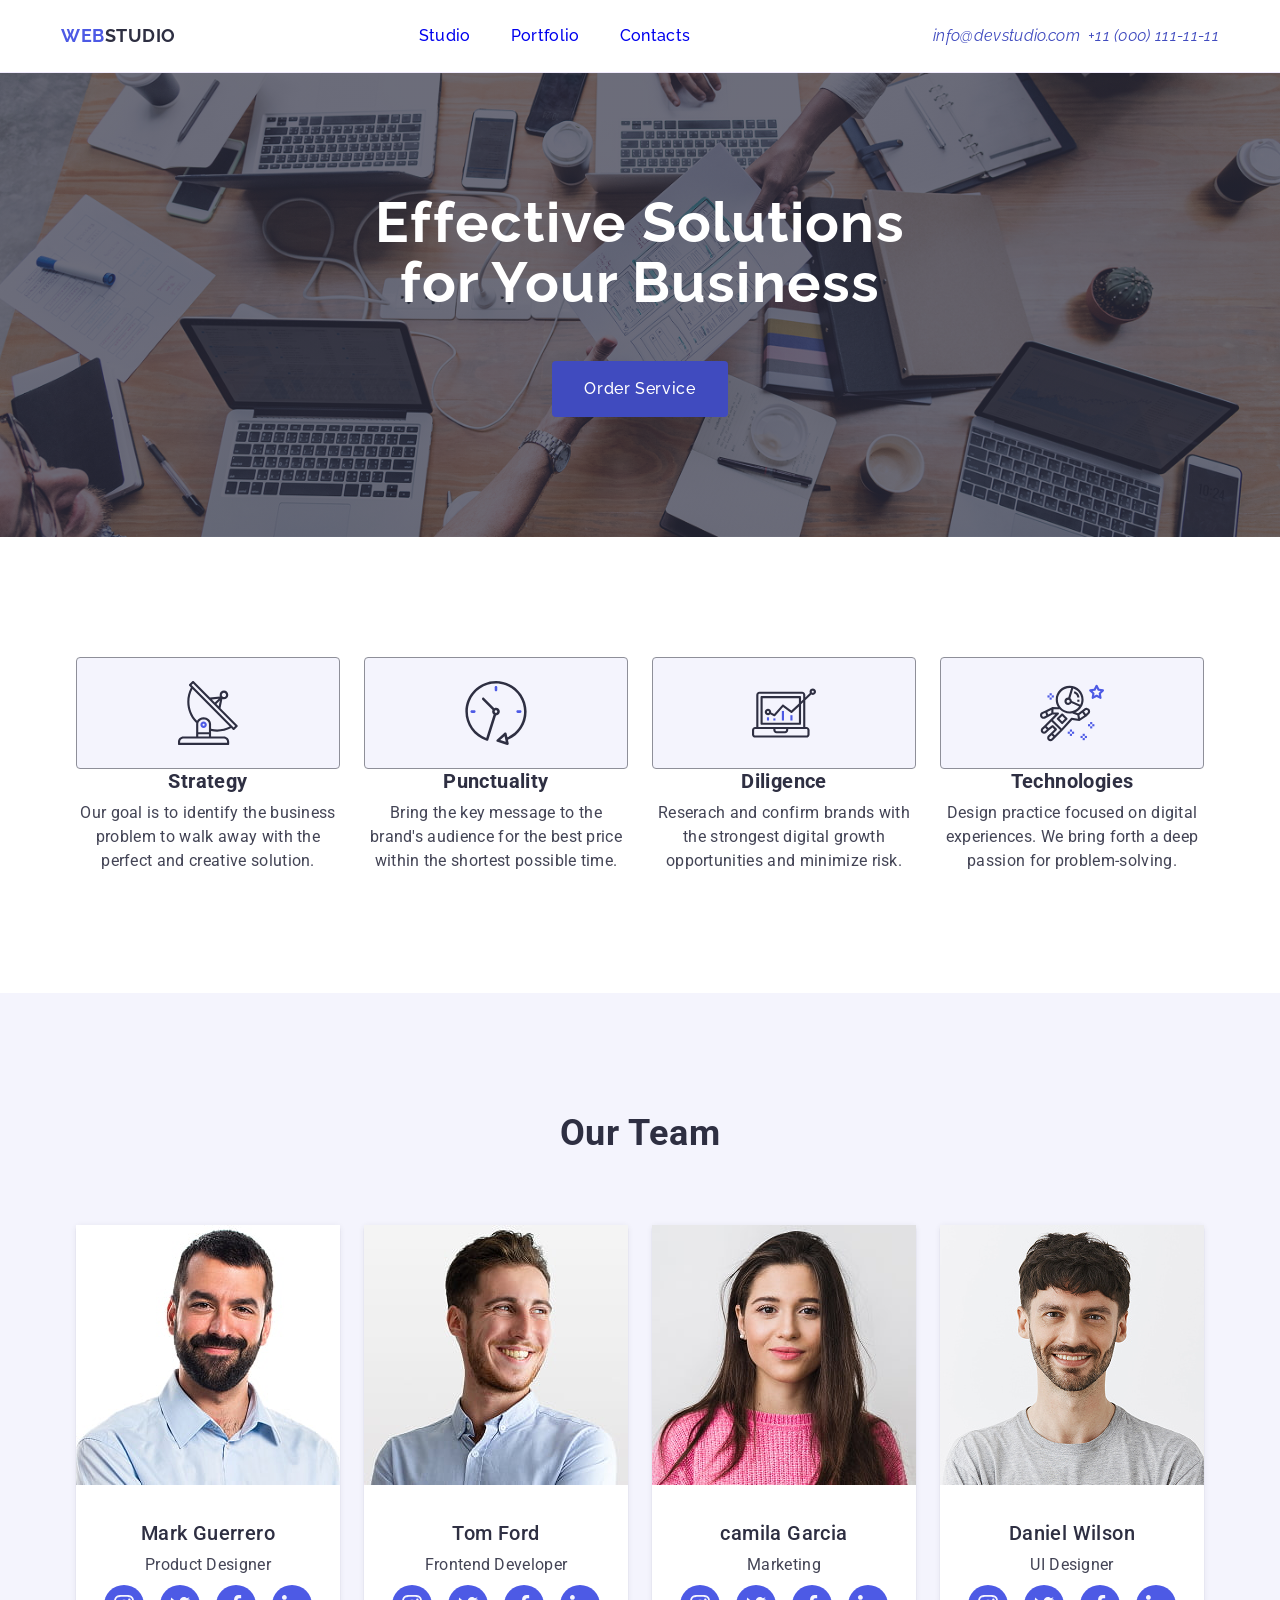
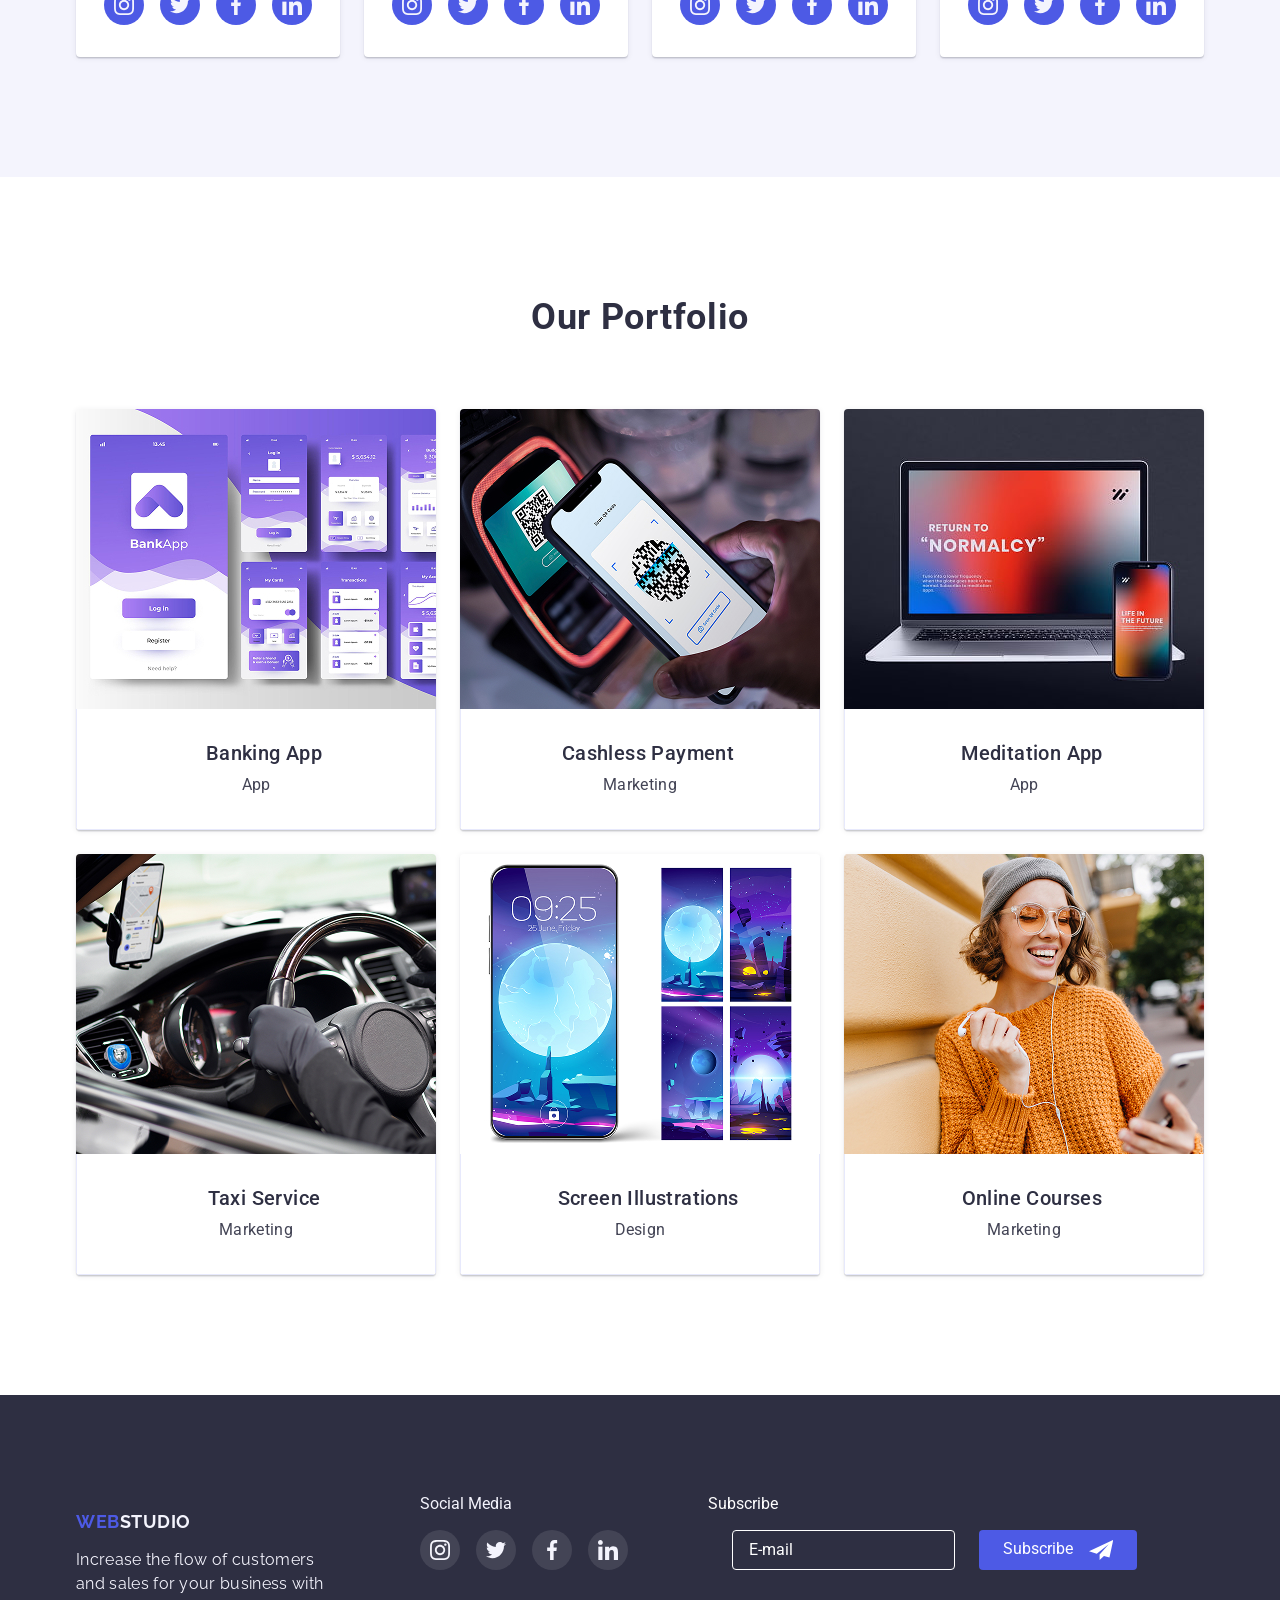
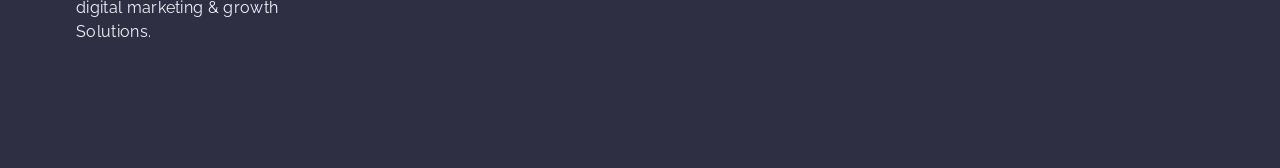
==== index.html @ 0d92476d "odev gonderımı" ====
<!DOCTYPE html>
<html lang="en">
  <head>
    <meta charset="UTF-8" />
    <meta name="viewport" content="width=device-width, initial-scale=1.0" />
    <title>Webstudio</title>
    <link rel="preconnect" href="https://fonts.googleapis.com" />
    <link rel="preconnect" href="https://fonts.gstatic.com" crossorigin />
    <link
      href="https://fonts.googleapis.com/css2?family=Meow+Script&family=Oswald:wght@200..700&family=Poppins:ital,wght@0,100;0,200;0,300;0,400;0,500;0,600;0,700;0,800;0,900;1,100;1,200;1,300;1,400;1,500;1,600;1,700;1,800;1,900&family=Raleway:ital,wght@0,100..900;1,100..900&family=Roboto:ital,wght@0,100..900;1,100..900&family=Tangerine:wght@400;700&display=swap"
      rel="stylesheet"
    />
    <link
      rel="stylesheet"
      href="https://cdnjs.cloudflare.com/ajax/libs/modern-normalize/3.0.1/modern-normalize.min.css"
    />
    <link rel="stylesheet" href="css/styles.css" />
  </head>
  <body>
    <header class="page-header">
      <div class="container">
        <a href="#" class="logo">
          <span class="web">web</span><span class="studio">studio</span>
        </a>
        <nav class="navbar">
          <ul>
            <li><a href="studio">Studio</a></li>
            <li><a href="portfolio">Portfolio</a></li>
            <li><a href="contacts">Contacts</a></li>
          </ul>
        </nav>
        <address class="address">
          <a href="mailto:info@devstudio.com">info@devstudio.com</a>
          <a href="tel:+110001111111">+11 (000) 111-11-11</a>
        </address>
      </div>
    </header>
    <main>
      <section class="section section1">
        <div class="container">
          <h1 class="main-title">
            Effective Solutions <br />for Your Business
          </h1>
          <button class="button">Order Service</button>
        </div>
      </section>
      <section class="section section2">
        <div class="container">
          <ul>
            <li>
              <div class="icon-div">
                <svg class="icon icon-antennasvg">
                  <use xlink:href="./images/icons.svg#icon-antennasvg"></use>
                </svg>
              </div>
              <h3 class="header3">Strategy</h3>
              <p>
                Our goal is to identify the business problem to walk away with
                the perfect and creative solution.
              </p>
            </li>
            <li>
              <div class="icon-div">
                <svg class="icon icon-clocksvg">
                  <use xlink:href="./images/icons.svg#icon-clocksvg"></use>
                </svg>
              </div>
              <h3 class="header3">Punctuality</h3>
              <p>
                Bring the key message to the brand's audience for the best price
                within the shortest possible time.
              </p>
            </li>
            <li>
              <div class="icon-div">
                <svg class="icon icon-diyagramsvg">
                  <use xlink:href="./images/icons.svg#icon-diyagramsvg"></use>
                </svg>
              </div>
              <h3 class="header3">Diligence</h3>
              <p>
                Reserach and confirm brands with the strongest digital growth
                opportunities and minimize risk.
              </p>
            </li>
            <li>
              <div class="icon-div">
                <svg class="icon icon-astronautsvg">
                  <use xlink:href="./images/icons.svg#icon-astronautsvg"></use>
                </svg>
              </div>
              <h3 class="header3">Technologies</h3>
              <p>
                Design practice focused on digital experiences. We bring forth a
                deep passion for problem-solving.
              </p>
            </li>
          </ul>
        </div>
      </section>
      <section class="section section3">
        <div class="container">
          <h2 class="header2">Our Team</h2>
          <ul>
            <li>
              <img src="images/img3.jpg" alt="Mark Guerrero" />
              <h3>Mark Guerrero</h3>
              <p>Product Designer</p>
              <div class="sosyal-medya">
                <a href="#"
                  ><svg class="icon icon-instagramsvg">
                    <use
                      xlink:href="./images/icons.svg#icon-instagramsvg"
                    ></use>
                  </svg>
                </a>
                <a href="#">
                  <svg class="icon icon-twittersvg">
                    <use xlink:href="./images/icons.svg#icon-twittersvg"></use>
                  </svg>
                </a>
                <a href="#">
                  <svg class="icon icon-facebooksvg">
                    <use xlink:href="./images/icons.svg#icon-facebooksvg"></use>
                  </svg>
                </a>
                <a href="#">
                  <svg class="icon icon-linkedinsvg">
                    <use xlink:href="./images/icons.svg#icon-linkedinsvg"></use>
                  </svg>
                </a>
              </div>
            </li>
            <li>
              <img src="images/img2.jpg" alt="Tom Ford" />
              <h3>Tom Ford</h3>
              <p>Frontend Developer</p>
              <div class="sosyal-medya">
                <a href="#"
                  ><svg class="icon icon-instagramsvg">
                    <use
                      xlink:href="./images/icons.svg#icon-instagramsvg"
                    ></use>
                  </svg>
                </a>
                <a href="#">
                  <svg class="icon icon-twittersvg">
                    <use xlink:href="./images/icons.svg#icon-twittersvg"></use>
                  </svg>
                </a>
                <a href="#">
                  <svg class="icon icon-facebooksvg">
                    <use xlink:href="./images/icons.svg#icon-facebooksvg"></use>
                  </svg>
                </a>
                <a href="#">
                  <svg class="icon icon-linkedinsvg">
                    <use xlink:href="./images/icons.svg#icon-linkedinsvg"></use>
                  </svg>
                </a>
              </div>
            </li>
            <li>
              <img src="images/img1.jpg" alt="Camila Garcia" />
              <h3>camila Garcia</h3>
              <p>Marketing</p>
              <div class="sosyal-medya">
                <a href="#"
                  ><svg class="icon icon-instagramsvg">
                    <use
                      xlink:href="./images/icons.svg#icon-instagramsvg"
                    ></use>
                  </svg>
                </a>
                <a href="#">
                  <svg class="icon icon-twittersvg">
                    <use xlink:href="./images/icons.svg#icon-twittersvg"></use>
                  </svg>
                </a>
                <a href="#">
                  <svg class="icon icon-facebooksvg">
                    <use xlink:href="./images/icons.svg#icon-facebooksvg"></use>
                  </svg>
                </a>
                <a href="#">
                  <svg class="icon icon-linkedinsvg">
                    <use xlink:href="./images/icons.svg#icon-linkedinsvg"></use>
                  </svg>
                </a>
              </div>
            </li>
            <li>
              <img src="images/img4.jpg" alt="Daniel Wilson" />
              <h3>Daniel Wilson</h3>
              <p>UI Designer</p>
              <div class="sosyal-medya">
                <a href="#"
                  ><svg class="icon icon-instagramsvg">
                    <use
                      xlink:href="./images/icons.svg#icon-instagramsvg"
                    ></use>
                  </svg>
                </a>
                <a href="#">
                  <svg class="icon icon-twittersvg">
                    <use xlink:href="./images/icons.svg#icon-twittersvg"></use>
                  </svg>
                </a>
                <a href="#">
                  <svg class="icon icon-facebooksvg">
                    <use xlink:href="./images/icons.svg#icon-facebooksvg"></use>
                  </svg>
                </a>
                <a href="#">
                  <svg class="icon icon-linkedinsvg">
                    <use xlink:href="./images/icons.svg#icon-linkedinsvg"></use>
                  </svg>
                </a>
              </div>
            </li>
          </ul>
        </div>
      </section>
      <section class="section section4">
        <div class="container">
          <h2>Our Portfolio</h2>
          <ul>
            <li>
              <div class="img-container">
                <img src="images/img5.jpg" alt="Banking App" />
                <div class="overlay">
                  <p>
                    14 Stylish and User-Friendly App Design Concepts · Task
                    Manager App · Calorie Tracker App · Exotic Fruit Ecommerce
                    App · Cloud Storage App
                  </p>
                </div>
              </div>

              <div class="card-content">
                <h3>Banking App</h3>
                <p>App</p>
              </div>
            </li>
            <li>
              <div class="img-container">
                <img src="images/img6.jpg" alt="Cashless Payment" />
                <div class="overlay">
                  <p>
                    14 Stylish and User-Friendly App Design Concepts · Task
                    Manager App · Calorie Tracker App · Exotic Fruit Ecommerce
                    App · Cloud Storage App
                  </p>
                </div>
              </div>

              <div class="card-content">
                <h3>Cashless Payment</h3>
                <p>Marketing</p>
              </div>
            </li>
            <li>
              <div class="img-container">
                <img src="images/img7.jpg" alt="Meditation App" />
                <div class="overlay">
                  <p>
                    14 Stylish and User-Friendly App Design Concepts · Task
                    Manager App · Calorie Tracker App · Exotic Fruit Ecommerce
                    App · Cloud Storage App
                  </p>
                </div>
              </div>

              <div class="card-content">
                <h3>Meditation App</h3>
                <p>App</p>
              </div>
            </li>
            <li>
              <div class="img-container">
                <img src="images/img10.jpg" alt="Taxi Service" />
                <div class="overlay">
                  <p>
                    14 Stylish and User-Friendly App Design Concepts · Task
                    Manager App · Calorie Tracker App · Exotic Fruit Ecommerce
                    App · Cloud Storage App
                  </p>
                </div>
              </div>

              <div class="card-content">
                <h3>Taxi Service</h3>
                <p>Marketing</p>
              </div>
            </li>
            <li>
              <div class="img-container">
                <img src="images/img9.jpg" alt="Screen Illustrations" />
                <div class="overlay">
                  <p>
                    14 Stylish and User-Friendly App Design Concepts · Task
                    Manager App · Calorie Tracker App · Exotic Fruit Ecommerce
                    App · Cloud Storage App
                  </p>
                </div>
              </div>

              <div class="card-content">
                <h3>Screen Illustrations</h3>
                <p>Design</p>
              </div>
            </li>
            <li>
              <div class="img-container">
                <img src="images/img8.jpg" alt="Online Courses" />
                <div class="overlay">
                  <p>
                    14 Stylish and User-Friendly App Design Concepts · Task
                    Manager App · Calorie Tracker App · Exotic Fruit Ecommerce
                    App · Cloud Storage App
                  </p>
                </div>
              </div>

              <div class="card-content">
                <h3>Online Courses</h3>
                <p>Marketing</p>
              </div>
            </li>
          </ul>
        </div>
      </section>
    </main>

    <div class="backdrop">
      <div class="modal">
        <p class="modal-title">Leave your contacts and we will call you back</p>
        <form class="modal-form">
          <div class="form-field">
            <label for="user-name">Name</label>
            <div class="input-wrapper">
              <input type="text" id="user-name" name="user-name" />
              <svg class="icon icon-namesvg">
                <use xlink:href="./images/icons.svg#icon-namesvg"></use>
              </svg>
            </div>
          </div>
          <div class="form-field">
            <label for="user-phone">Phone</label>
            <div class="input-wrapper">
              <input type="tel" id="user-phone" name="user-phone" />
              <svg class="icon icon-phonesvg">
                <use xlink:href="./images/icons.svg#icon-phonesvg"></use>
              </svg>
            </div>
          </div>
          <div class="form-field">
            <label for="user-email">Email</label>
            <div class="input-wrapper">
              <input
                type="email"
                id="user-email"
                name="user-email"
                placeholder="E-mail"
              />
              <svg class="icon icon-emailsvg">
                <use xlink:href="./images/icons.svg#icon-emailsvg"></use>
              </svg>
            </div>
          </div>
          <div class="form-field">
            <label for="user-comment">Comment</label>
            <textarea
              name="user-comment"
              id="user-comment"
              placeholder="Text input"
            ></textarea>
          </div>
          <label for="#" class="checkbox-field">
            <input type="checkbox" name="agreement" />
            I accept the terms and conditions
          </label>
          <button type="submit" class="modal-submit">Send</button>
        </form>
      </div>
    </div>

    <footer class="the-end">
      <div class="container">
        <div class="footer-left">
          <a href="#" class="logo">
            <span class="web">Web</span><span class="studio">Studio</span>
          </a>
          <p>
            Increase the flow of customers and sales for your business with
            digital marketing & growth Solutions.
          </p>
        </div>
        <div class="footer-social">
          <p>Social Media</p>
          <div class="footer-icons">
            <a href="#">
              <svg class="icon icon-instagramsvg">
                <use xlink:href="./images/icons.svg#icon-instagramsvg"></use>
              </svg>
            </a>
            <a href="#">
              <svg class="icon icon-twittersvg">
                <use xlink:href="./images/icons.svg#icon-twittersvg"></use>
              </svg>
            </a>
            <a href="#">
              <svg class="icon icon-facebooksvg">
                <use xlink:href="./images/icons.svg#icon-facebooksvg"></use>
              </svg>
            </a>
            <a href="#">
              <svg class="icon icon-linkedinsvg">
                <use xlink:href="./images/icons.svg#icon-linkedinsvg"></use>
              </svg>
            </a>
          </div>
        </div>
        <div class="footer-subscribe">
          <p class="footer-title">Subscribe</p>
          <form class="subscribe-form">
            <label for="footer-email" class="visually-hidden"></label>
            <input
              type="email"
              id="footer-email"
              name="footer-email"
              placeholder="E-mail"
            />
            <button type="submit" class="subscribe-btn">
              Subscribe
              <svg class="icon icon-subscribesvg">
                <use xlink:href="./images/icons.svg#icon-subscribesvg"></use>
              </svg>
            </button>
          </form>
        </div>
      </div>
    </footer>
  </body>
</html>
---- css/styles.css ----
body {
  font-family: "Roboto", sans-serif;
  color: #4a4a4a;
}

/*line-height özelliği bir çarpan olarak belirtilmiştir.*/
.web {
  font-family: "Raleway", sans-serif;
  font-weight: 700;
  font-size: 18px;
  line-height: 1.167;
  letter-spacing: 0.54px;
  color: #4d5ae5;
}

.studio {
  font-family: "Raleway", sans-serif;
  font-weight: 700;
  font-size: 18px;
  line-height: 1.167;
  letter-spacing: 0.54px;
  color: #2e2f42;
}

h1,
h2,
h3,
h4,
h5,
h6,
p,
ul {
  margin: 0;
  padding: 0;
}
.container {
  width: 1158px;
  margin: 0 auto;
  padding: 0 15px;
}
.page-header {
  border-bottom: 1px solid #efe9fc;
}

.page-header .container {
  display: flex;
  justify-content: space-between;
  align-items: center;
  padding: 24px 0;
}

.logo {
  text-decoration: none;
  text-transform: uppercase;
}
.navbar ul li a {
  text-decoration: none;
}
.navbar ul {
  display: flex;
  gap: 40px;
}
.navbar ul li a:hover {
  color: #2e2f42;
}
.navbar ul li {
  font-family: "Raleway", sans-serif;
  font-weight: 500;
  font-size: 16px;
  line-height: 1.5;
  letter-spacing: 0.32px;
  color: #404bbf;
  list-style: none;
  text-decoration: none;
  display: flex;
  gap: 40px;
}
.address {
  display: flex;

  gap: 8px;
}
.address a {
  font-family: "Raleway", sans-serif;
  font-size: 16px;
  line-height: 1.5;
  letter-spacing: 0.32px;
  color: #404bbf;
  text-decoration: none;
}
.address a:hover {
  color: #434455;
}
.main-title {
  margin: 0 auto 48px;
  font-family: "Raleway", sans-serif;
  font-weight: 700;
  font-size: 56px;
  line-height: 1.071;
  letter-spacing: 1.12px;
  color: #ffffff;
  text-align: center;
}
.button {
  cursor: pointer;
  font-family: "Raleway", sans-serif;
  font-weight: 500;
  font-size: 16px;
  line-height: 1.5;
  letter-spacing: 0.64px;
  color: #ffffff;
  background-color: #404bbf;
  border: none;
  padding: 16px 32px;
  border-radius: 4px;
}
.button :hover {
  color: #4d5ae5;
}

.backdrop {
  position: fixed;
  inset: 0;
  background: rgba(46, 47, 66, 0.4);
  opacity: 0;
  pointer-events: none;
  transition: opacity 250ms cubic-bezier(0.4, 0, 0.2, 1);
}

.backdrop.is-open {
  opacity: 1;
  pointer-events: auto;
}

.modal {
  position: absolute;
  top: 50%;
  left: 50%;
  width: 408px;
  padding: 72px 24px 24px;
  background: #ffffff;
  border-radius: 4px;
  transform: translate(-50%, -50%) scale(0.9);
  transition: transform 250ms cubic-bezier(0.4, 0, 0.2, 1);
}

.backdrop.is-open .modal {
  transform: translate(-50%, -50%) scale(1);
}

.modal-close {
  position: absolute;
  top: 24px;
  right: 24px;
  width: 24px;
  height: 24px;
  border-radius: 50%;
  background: #e7e9fc;
  border: 1px solid rgba(0, 0, 0, 0.1);
  cursor: pointer;
  transition: background-color 250ms cubic-bezier(0.4, 0, 0.2, 1);
}

.modal-close:hover {
  background-color: #404bbf;
}

.modal-title {
  text-align: center;
  font-weight: 500;
  margin-bottom: 16px;
}

.form-field {
  margin-bottom: 8px;
}

.form-field label {
  font-size: 12px;
  color: #8e8f99;
}

.input-wrapper {
  position: relative;
}

.input-wrapper input,
textarea {
  width: 100%;
  padding: 8px 16px 8px 38px;
  border: 1px solid rgba(46, 47, 66, 0.4);
  border-radius: 4px;
  transition: border-color 250ms cubic-bezier(0.4, 0, 0.2, 1);
}

.input-wrapper input:focus,
textarea:focus {
  border-color: #4d5ae5;
  outline: none;
}

.form-icon {
  position: absolute;
  left: 16px;
  top: 50%;
  transform: translateY(-50%);
}

.checkbox-field input {
  position: absolute;
  opacity: 0;
}

.custom-checkbox {
  width: 16px;
  height: 16px;
  border: 1px solid #2e2f42;
  display: inline-flex;
  align-items: center;
  justify-content: center;
}

.checkbox-field input:checked + .custom-checkbox {
  background: #4d5ae5;
}

.modal-submit {
  display: block;
  margin: 0 auto;
  padding: 16px 32px;
  background: #4d5ae5;
  color: #ffffff;
  border: none;
  border-radius: 4px;
}

.section {
  padding-top: 120px;
  padding-bottom: 120px;
}

.section1 {
  background-image: linear-gradient(
      rgba(46, 47, 66, 0.7),
      rgba(46, 47, 66, 0.7)
    ),
    url(../images/people-office1.jpg);
  background-size: cover;
  background-position: center;
  padding: 120px 0;
  text-align: center;
  color: #ffffff;
}

.section1 .main-title {
  font-size: 56px;
  margin-bottom: 48px;
}
.header3 {
  font-size: 20px;
  line-height: 1.2;
  letter-spacing: 0.4px;
  color: #2e2f42;
  margin-bottom: 8px;
}

.section2 div svg {
  width: 64px;
  height: 64px;
}

.icon-div {
  border: 1px solid #8e8f99;
  display: flex;
  width: 264px;
  height: 112px;
  border-radius: 4px;
  background-color: #f4f4fd;
  justify-content: center;
  align-items: center;
  gap: 24px;
}

.section2 ul li {
  list-style: none;
  text-align: center;
}
.section2 ul {
  display: flex;
  gap: 24px;
}

.section2 li {
  width: calc((100%-72px) / 4);
}
.section2 p {
  font-size: 16px;
  line-height: 1.5;
  letter-spacing: 0.32px;
  color: #434455;
}

.header2 {
  font-weight: 700;
  font-size: 36px;
  line-height: 1.111;
  letter-spacing: 0.72px;
  text-align: center;
  color: #2e2f42;
  margin-bottom: 72px;
}
.section3 ul li {
  list-style: none;
  background-color: #ffffff;
  border-radius: 4px;
  padding-bottom: 32px;
  box-shadow: 0px 1px 6px rgba(46, 47, 66, 0.08),
    0px 1px 1px rgba(46, 47, 66, 0.16), 0px 2px 1px rgba(46, 47, 66, 0.08);
}
.section3 ul {
  display: flex;
  gap: 24px;
  justify-content: center;
}
.section3 li {
  border-radius: 4px;
  padding-bottom: 32px;
  box-shadow: 0px 1px 6px rgba(46, 47, 66, 0.88);
}
.section3 ul li img {
  width: 264px;
  height: 260px;
  margin-bottom: 32px;
}

.section3 ul li h3 {
  font-weight: 500;
  font-size: 20px;
  line-height: 1.2;
  letter-spacing: 0.4px;
  text-align: center;
  color: #2e2f42;
  margin-bottom: 8px;
}
.section3 ul li p {
  font-size: 16px;
  line-height: 1.5;
  letter-spacing: 0.32px;
  text-align: center;
  color: #434455;
}

.sosyal-medya {
  display: flex;
  gap: 24px;
  justify-content: center;
  gap: 16px;
  margin-top: 8px;
}

.sosyal-medya a {
  width: 40px;
  height: 40px;
  background-color: #4d5ae5;
  display: flex;
  align-items: center;
  justify-content: center;
  border-radius: 50%;
}
.sosyal-medya a svg {
  width: 20px;
  height: 20px;
  fill: #ffffff;
}
.section3 {
  text-align: center;
  background-color: #f4f4fd;
}

.section4 h2 {
  font-weight: 700;
  font-size: 36px;
  line-height: 1.111;
  letter-spacing: 0.72px;
  text-align: center;
  color: #2e2f42;
  text-align: center;
  margin-bottom: 72px;
}

.section4 ul li {
  list-style: none;
  text-align: center;
}
.section4 ul {
  display: flex;
  flex-wrap: wrap;
  gap: 24px;
  margin: 0;
  padding: 0;
  justify-content: center;
}
.section4 li {
  flex: 1 1 calc((100%-48px) / 3);
  overflow: hidden;
  border-radius: 4px;
  transition: transform 0.3s ease;

  box-sizing: border-box;
  position: relative;
  box-shadow: 0px 1px 6px rgba(46, 47, 66, 0.08),
    0px 1px 1px rgba(46, 47, 66, 0.16), 0px 2px 1px rgba(46, 47, 66, 0.08);
}

.section4 .overlay {
  position: absolute;
  top: 0;
  left: 0;
  width: 100%;
  height: 100%;
  background: rgba(77, 90, 229, 0.7);
  color: #ffffff;
  display: flex;
  justify-content: center;
  align-items: center;
  padding: 40px 32px;
  text-align: left;
  font-size: 16px;
  line-height: 1.5;
  letter-spacing: 0.32;
  opacity: 0;
  transform: translateY(100%);
  transition: all 0.3s ease;
}

.section4 li:hover .overlay {
  opacity: 1;
  transform: translateY(0);
}

.card-content h3,
.card-content p {
  margin: 0;
  position: relative;
}

.section4 li:hover {
  transform: translateY(-4px);
}

.img-container img {
  display: block;
  width: 100%;
  height: auto;
  transition: transform 0.3s ease;
}

.img-container {
  position: relative;
  overflow: hidden;
}

.img-container .overlay {
  position: absolute;
  top: 0;
  left: 0;
  width: 100%;
  height: 100%;
  background-color: rgba(0, 123, 255, 0.4);
  opacity: 1;
  transition: opacity 0.3s ease;
}

.img-container:hover .overlay {
  opacity: 1;
}
.section4 li:hover img {
  transform: scale(1.05);
}

.section4 .card-content {
  border: 1px solid #e7e9fc;
  border-top: none;
  padding: 32px;
}

.section4 ul li h3 {
  font-weight: 500;
  font-size: 20px;
  line-height: 1.2;
  letter-spacing: 0.4px;
  color: #2e2f42;
  margin-bottom: 8px;
  margin-left: 16px;
}

.section4 ul li p {
  font-size: 16px;
  line-height: 1.5;
  letter-spacing: 0.32px;
  color: #434455;
  margin: 0;
}

.the-end {
  width: 100%;
  background-color: #2e2f42;
  padding: 100px 0;

  color: #ffffff;
}

.the-end .container {
  display: flex;
  gap: 80px;
  align-items: flex-start;
}

.footer-left {
  width: 264px;
}

.footer-left a .studio {
  font-family: "Raleway", sans-serif;
  font-weight: 700;
  font-size: 18px;
  line-height: 1.167;
  letter-spacing: 0.54px;
  color: #f4f4fd;
  text-transform: uppercase;
  display: inline-block;
  margin: 16px 0;
}

.footer-left p {
  font-family: "Raleway", sans-serif;
  font-size: 16px;
  line-height: 1.5;
  letter-spacing: 0.32px;
  color: #f4f4fd;
  max-width: 264px;
  margin-bottom: 24px;
}

.footer-social {
  width: 208px;
  height: 40px;
  display: flex;
  flex-direction: column;
  gap: 16px;
}

.footer-social p {
  margin: 0;
  font-size: 16px;
  color: #f4f4fd;
}

.footer-icons {
  display: flex;
  gap: 16px;
}

.footer-icons a {
  width: 40px;
  height: 40px;
  background-color: rgba(255, 255, 255, 0.1);
  border-radius: 50%;
  display: flex;
  justify-content: center;
  align-items: center;
  transition: background-color 0.3s ease;
}

.footer-icons a:hover {
  background-color: #4d5ae5;
}

.footer-icons svg {
  width: 20px;
  height: 20px;
  fill: #f4f4fd;
}

.subscribe-form {
  display: flex;
  gap: 24px;
}

.subscribe-form input {
  width: 264px;
  height: 40px;
  padding-left: 16px;
  background: transparent;
  border: 1px solid rgba(255, 255, 255, 1);
  border-radius: 4px;
  color: #ffffff;
}

.subscribe-form input::placeholder {
  color: #ffffff;
}

.subscribe-form input:focus {
  outline: none;
  border-color: #4d5ae5;
}

.subscribe-btn {
  display: flex;
  align-items: center;
  gap: 16px;
  padding: 0 24px;
  height: 40px;
  background: #4d5ae5;
  color: #ffffff;
  border: none;
  border-radius: 4px;
  cursor: pointer;
  transition: background-color 250ms cubic-bezier(0.4, 0, 0.2, 1);
}

.subscribe-btn:hover,
.subscribe-btn:focus {
  background-color: #404bbf;
}

.icon-subscribesvg {
  width: 24px;
  height: 24px;
}

.footer-subscribe {
  width: 208px;
  height: 40px;
  display: flex;
  flex-direction: column;
  gap: 16px;
}
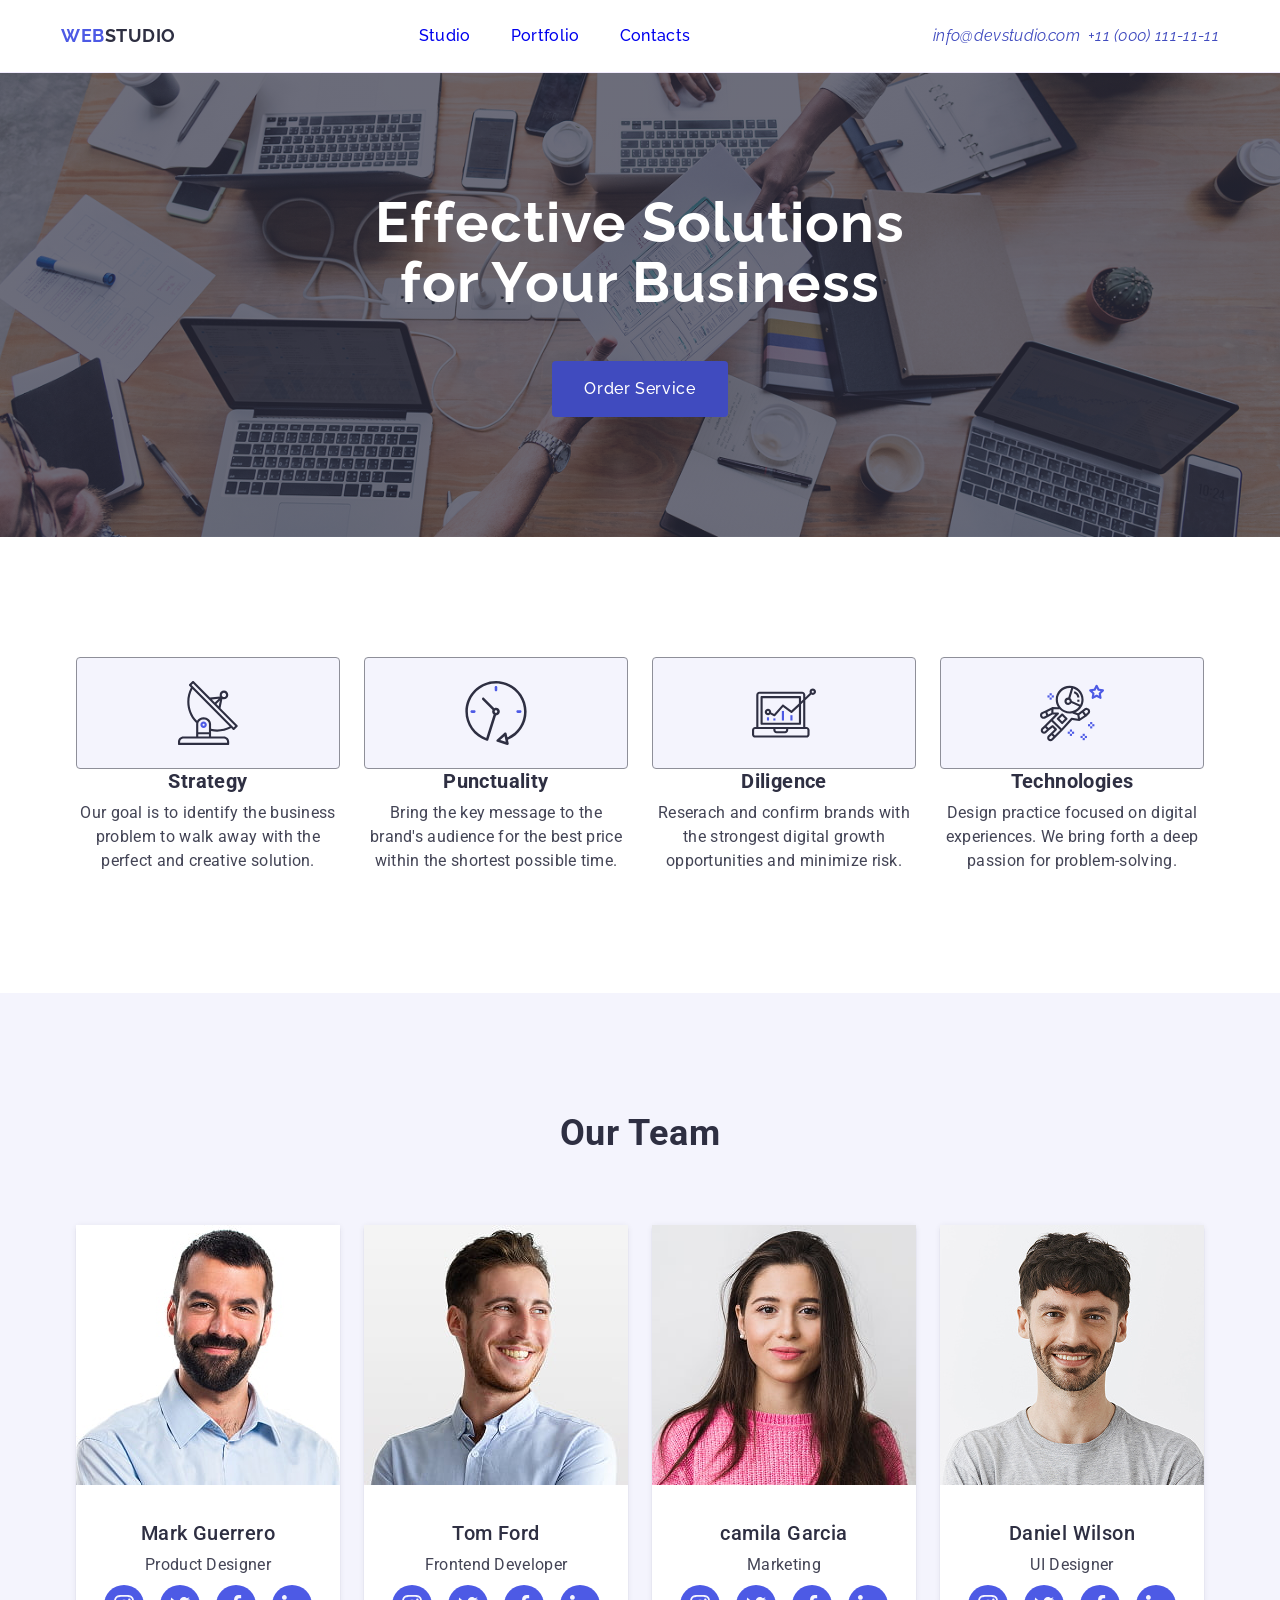
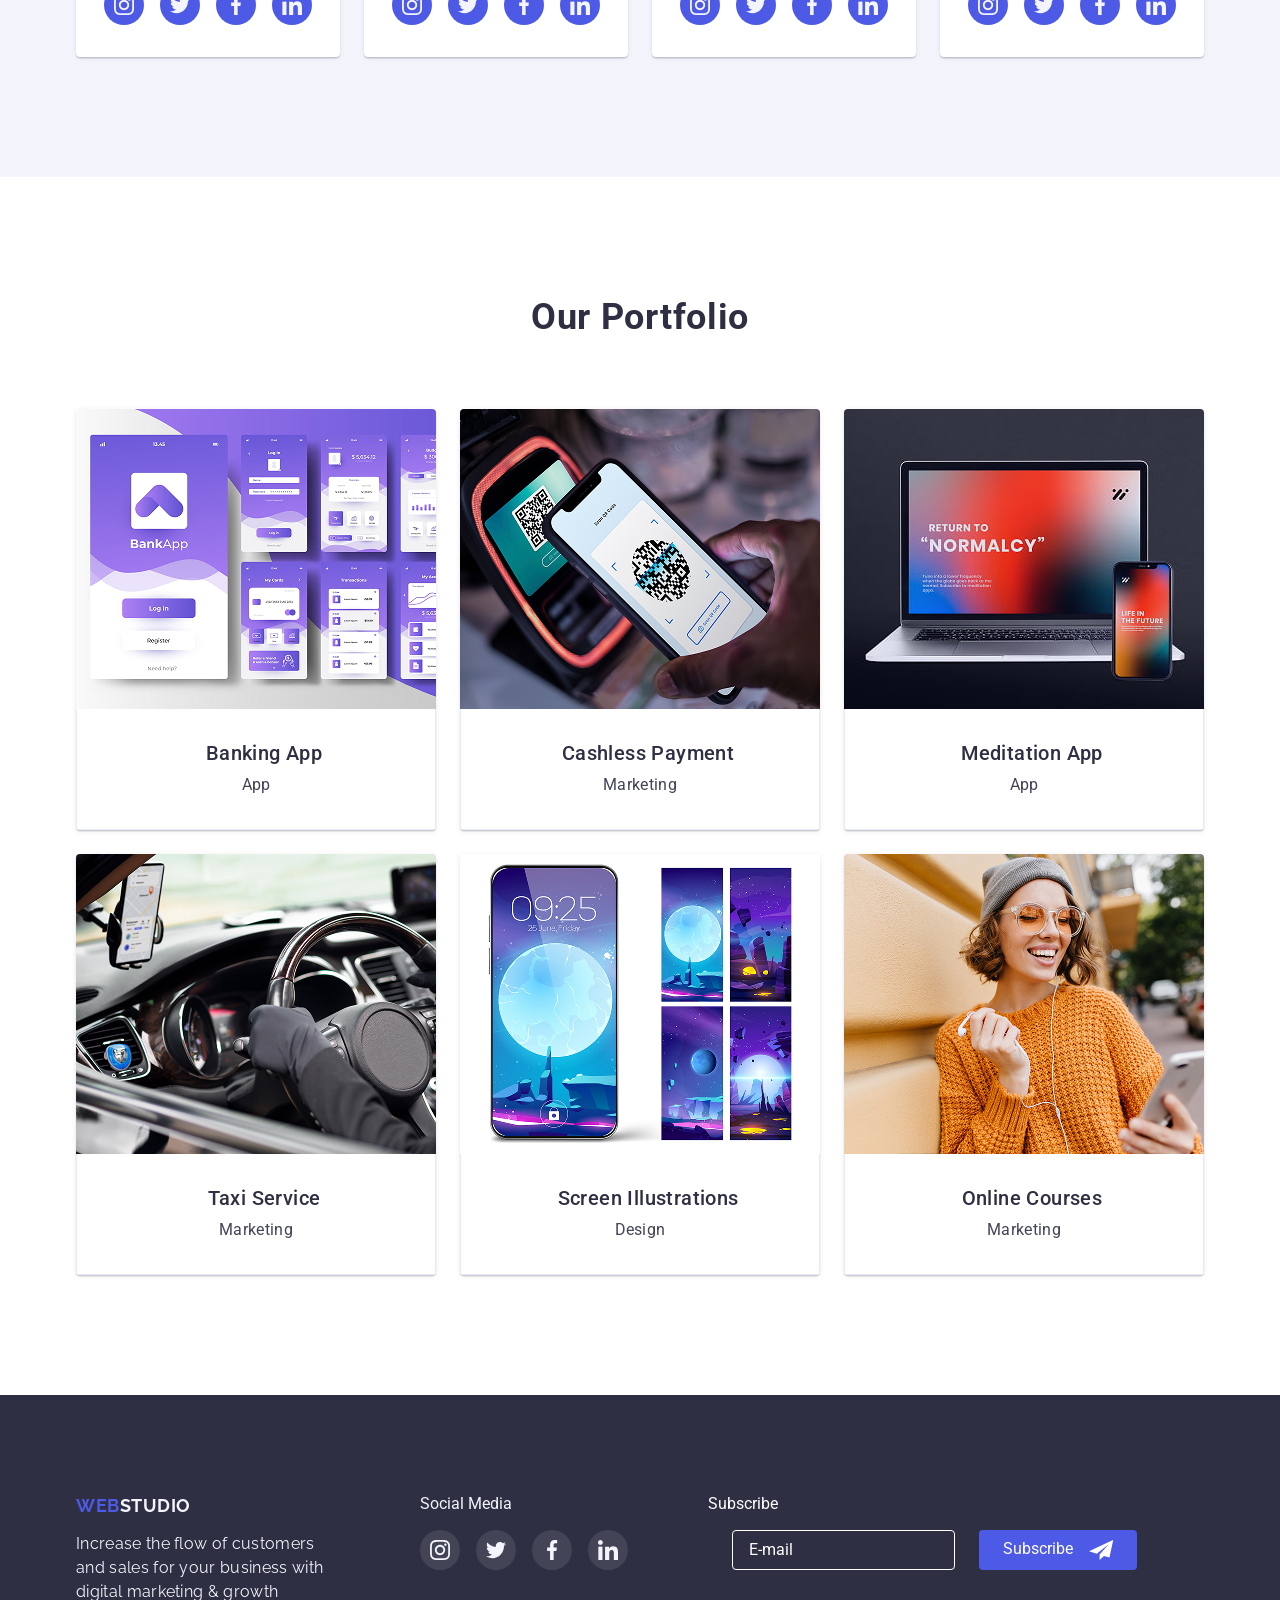
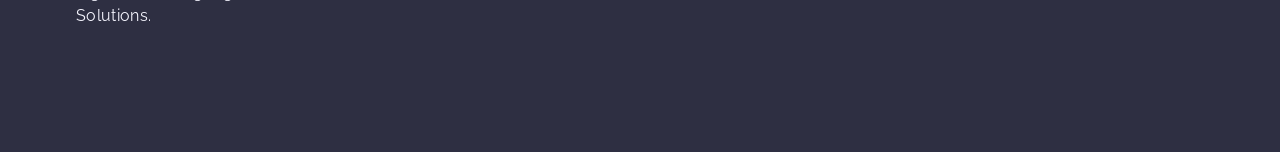
==== commit 45adfbf2: "odev gonderımı" ====
--- a/index.html
+++ b/index.html
@@ -334,6 +334,11 @@
 
     <div class="backdrop">
       <div class="modal">
+        <button class="modal-close" type="button">
+          <svg class="icon icon-closesvg" width="8" height="8">
+            <use xlink:href="symbol-defs.svg#icon-closesvg"></use>
+          </svg>
+        </button>
         <p class="modal-title">Leave your contacts and we will call you back</p>
         <form class="modal-form">
           <div class="form-field">
@@ -378,6 +383,11 @@
           </div>
           <label for="#" class="checkbox-field">
             <input type="checkbox" name="agreement" />
+            <span class="custom-checkbox">
+              <svg class="icon icon-Checkbox">
+                <use xlink:href="symbol-defs.svg#icon-Checkbox"></use>
+              </svg>
+            </span>
             I accept the terms and conditions
           </label>
           <button type="submit" class="modal-submit">Send</button>
--- a/css/styles.css
+++ b/css/styles.css
@@ -133,15 +133,7 @@
 }
 
 .modal {
-  position: absolute;
-  top: 50%;
-  left: 50%;
-  width: 408px;
-  padding: 72px 24px 24px;
-  background: #ffffff;
-  border-radius: 4px;
-  transform: translate(-50%, -50%) scale(0.9);
-  transition: transform 250ms cubic-bezier(0.4, 0, 0.2, 1);
+  position: relative;
 }
 
 .backdrop.is-open .modal {
@@ -158,6 +150,9 @@
   background: #e7e9fc;
   border: 1px solid rgba(0, 0, 0, 0.1);
   cursor: pointer;
+  display: flex;
+  align-items: center;
+  justify-content: center;
   transition: background-color 250ms cubic-bezier(0.4, 0, 0.2, 1);
 }
 
@@ -183,7 +178,18 @@
 .input-wrapper {
   position: relative;
 }
-
+.input-wrapper input {
+  padding-left: 38px;
+}
+
+.input-wrapper .icon {
+  position: relative;
+  left: 16px;
+  top: 50%;
+  transform: translateY(-50%);
+  fill: #2e2f42;
+  transition: fill 250ms cubic-bezier(0.4, 0, 0.2, 1);
+}
 .input-wrapper input,
 textarea {
   width: 100%;
@@ -199,6 +205,10 @@
   outline: none;
 }
 
+.input-wrapper input:focus + .icon {
+  fill: #4d5ae5;
+}
+
 .form-icon {
   position: absolute;
   left: 16px;
@@ -206,6 +216,13 @@
   transform: translateY(-50%);
 }
 
+.checkbox-field {
+  display: flex;
+  align-items: center;
+  gap: 8px;
+  font-size: 12px;
+  margin-bottom: 24px;
+}
 .checkbox-field input {
   position: absolute;
   opacity: 0;
@@ -215,6 +232,7 @@
   width: 16px;
   height: 16px;
   border: 1px solid #2e2f42;
+  border-radius: 2px;
   display: inline-flex;
   align-items: center;
   justify-content: center;
@@ -222,6 +240,7 @@
 
 .checkbox-field input:checked + .custom-checkbox {
   background: #4d5ae5;
+  border-color: #4d5ae5;
 }
 
 .modal-submit {
@@ -529,7 +548,7 @@
   color: #f4f4fd;
   text-transform: uppercase;
   display: inline-block;
-  margin: 16px 0;
+  margin-bottom: 16px;
 }
 
 .footer-left p {
